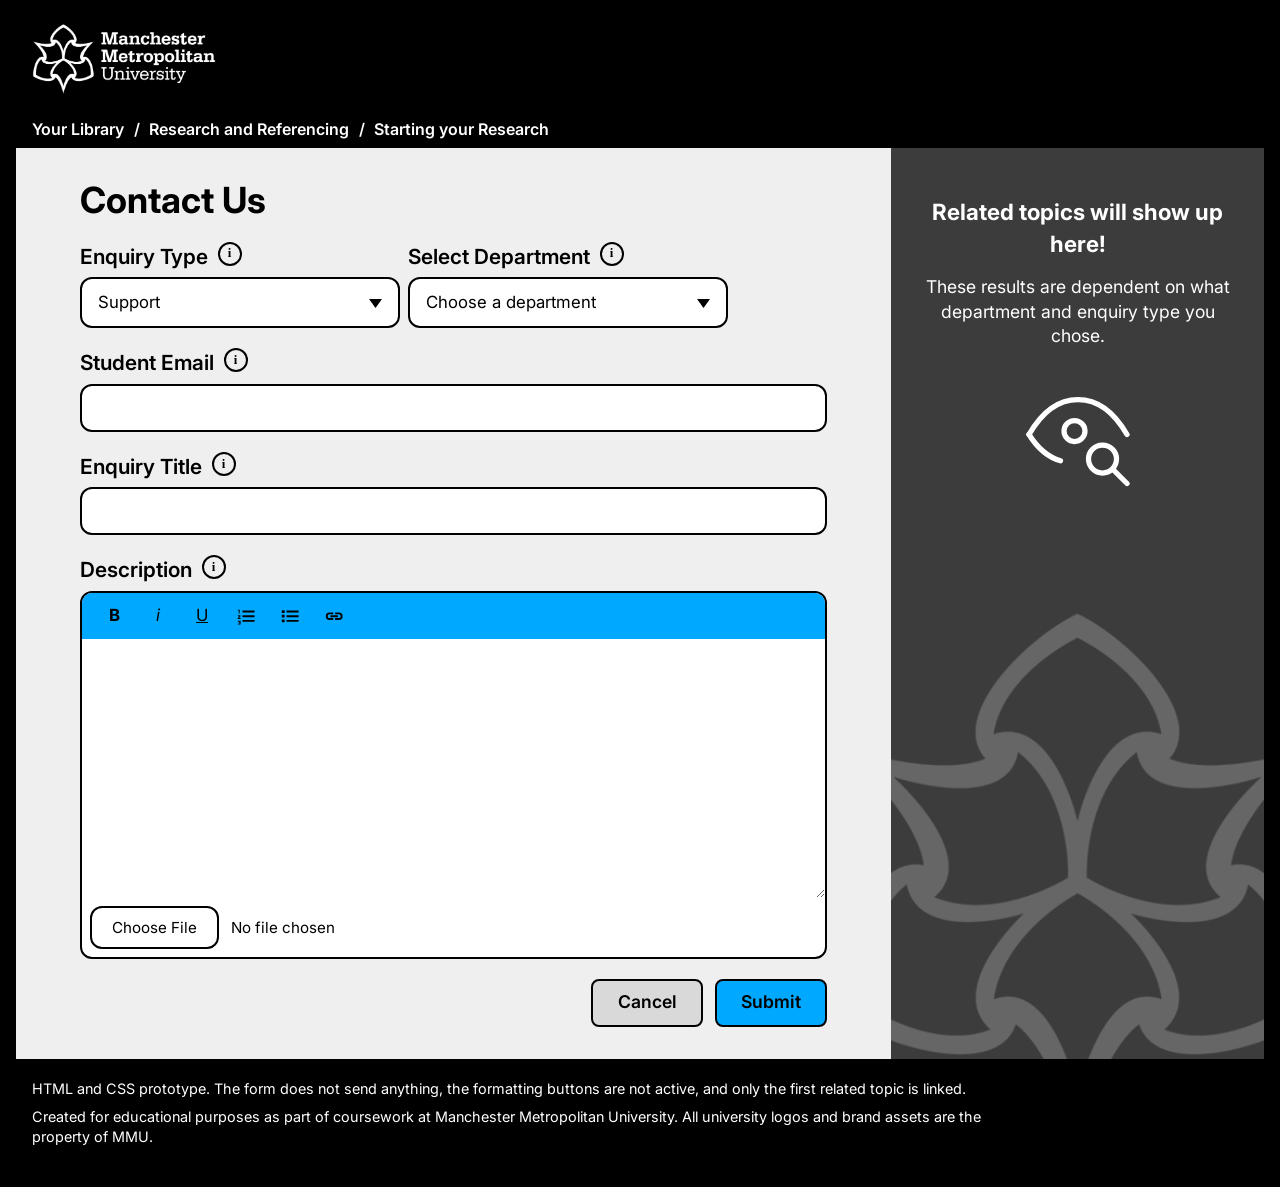
==== ticket-prototype/index.html @ 0101e6c3 "Add files via upload" ====
<!DOCTYPE html>
<html lang="en-GB">
<head>
    <meta charset="utf-8" />
    <meta name="viewport" content="width=device-width, initial-scale=1" />
    <title>Contact Us | Library support ticket prototype</title>
    <meta name="description" content="HTML and CSS prototype of the MMU Library support ticket form, with drop-down menus and a related topics panel." />
    <meta name="robots" content="noindex" />
    <link rel="preconnect" href="https://fonts.googleapis.com" />
    <link rel="preconnect" href="https://fonts.gstatic.com" crossorigin />
    <link href="https://fonts.googleapis.com/css2?family=Inter:wght@400;600;700&display=swap" rel="stylesheet" />
    <link rel="stylesheet" href="style.css" />
</head>
<body>
    <a class="skip-link" href="#main">Skip to the form</a>

    <header class="site-header">
        <img src="images/mmu-logo.png" alt="Manchester Metropolitan University" width="560" height="213" />
    </header>

    <nav class="breadcrumb" aria-label="Breadcrumb">
        <ol>
            <li>Your Library</li>
            <li>Research and Referencing</li>
            <li aria-current="page">Starting your Research</li>
        </ol>
    </nav>

    <main id="main" class="layout">

        <!-- ============ the ticket form ============ -->
        <form class="ticket" action="#sent" method="get">
            <h1>Contact Us</h1>

            <p class="sent-message" id="sent" role="status" tabindex="-1">
                <strong>Thank you.</strong> In the finished system your enquiry would now be sent to the department you chose. This prototype does not send anything.
            </p>

            <div class="field-row">
                <div class="field">
                    <div class="label-line">
                        <label for="enquiry-type">Enquiry Type</label>
                        <span class="hint">
                            <button type="button" class="hint-button" aria-label="About Enquiry Type" aria-describedby="hint-type">i</button>
                            <span class="hint-text" role="tooltip" id="hint-type">Choose what kind of help you need.</span>
                        </span>
                    </div>
                    <select id="enquiry-type">
                        <option value="support" selected>Support</option>
                        <option value="bug">Bug/ Technical Error</option>
                    </select>
                </div>

                <div class="field">
                    <div class="label-line">
                        <label for="department">Select Department</label>
                        <span class="hint">
                            <button type="button" class="hint-button" aria-label="About Select Department" aria-describedby="hint-department">i</button>
                            <span class="hint-text" role="tooltip" id="hint-department">Choose the team that should answer. Related topics appear in the side panel.</span>
                        </span>
                    </div>
                    <select id="department" required>
                        <option value="" selected>Choose a department</option>
                        <option value="library">Library Department</option>
                        <option value="it">IT Department</option>
                        <option value="external">External Relations Department</option>
                        <option value="legal">Legal and Governance</option>
                        <option value="travel">Student Travel</option>
                    </select>
                </div>
            </div>

            <div class="field">
                <div class="label-line">
                    <label for="email">Student Email</label>
                    <span class="hint">
                        <button type="button" class="hint-button" aria-label="About Student Email" aria-describedby="hint-email">i</button>
                        <span class="hint-text" role="tooltip" id="hint-email">Use your university email address so we can reply to you.</span>
                    </span>
                </div>
                <input type="email" id="email" autocomplete="email" required />
            </div>

            <div class="field">
                <div class="label-line">
                    <label for="title">Enquiry Title</label>
                    <span class="hint">
                        <button type="button" class="hint-button" aria-label="About Enquiry Title" aria-describedby="hint-title">i</button>
                        <span class="hint-text" role="tooltip" id="hint-title">A short summary of your enquiry.</span>
                    </span>
                </div>
                <input type="text" id="title" required />
            </div>

            <div class="field">
                <div class="label-line">
                    <label for="description">Description</label>
                    <span class="hint">
                        <button type="button" class="hint-button" aria-label="About Description" aria-describedby="hint-description">i</button>
                        <span class="hint-text" role="tooltip" id="hint-description">Tell us what happened and what you have already tried.</span>
                    </span>
                </div>

                <div class="editor">
                    <div class="editor-toolbar" role="group" aria-label="Text formatting (not active in this prototype)">
                        <button type="button" disabled aria-label="Bold"><b>B</b></button>
                        <button type="button" disabled aria-label="Italic"><i>i</i></button>
                        <button type="button" disabled aria-label="Underline"><u>U</u></button>
                        <button type="button" disabled aria-label="Numbered list">
                            <svg viewBox="0 0 24 24" aria-hidden="true"><path d="M8 6h13v2H8zm0 5h13v2H8zm0 5h13v2H8zM3 5h2v4H4V6H3zm0 6h3v1l-1.6 2H6v1H3v-1l1.6-2H3zm0 6h3v4H3v-1h2v-.5H4v-1h1V18H3z" fill="currentColor"/></svg>
                        </button>
                        <button type="button" disabled aria-label="Bulleted list">
                            <svg viewBox="0 0 24 24" aria-hidden="true"><path d="M8 6h13v2H8zm0 5h13v2H8zm0 5h13v2H8zM3 5.5h3v3H3zm0 5h3v3H3zm0 5h3v3H3z" fill="currentColor"/></svg>
                        </button>
                        <button type="button" disabled aria-label="Add a link">
                            <svg viewBox="0 0 24 24" aria-hidden="true"><path d="M7 8h4v2H7a2 2 0 0 0 0 4h4v2H7a4 4 0 0 1 0-8zm6 0h4a4 4 0 0 1 0 8h-4v-2h4a2 2 0 0 0 0-4h-4zm-5 3h8v2H8z" fill="currentColor"/></svg>
                        </button>
                    </div>
                    <textarea id="description" rows="10" required></textarea>
                    <div class="editor-footer">
                        <label class="visually-hidden" for="attachment">Attach a file</label>
                        <input type="file" id="attachment" />
                    </div>
                </div>
            </div>

            <div class="form-actions">
                <button type="reset" class="button button-secondary">Cancel</button>
                <button type="submit" class="button button-primary">Submit</button>
            </div>
        </form>

        <!-- ============ related topics panel ============ -->
        <aside class="topics" aria-label="Related topics" aria-live="polite">

            <!-- shown until Library Department is chosen -->
            <div class="topics-empty">
                <h2>Related topics will show up here!</h2>
                <p>These results are dependent on what department and enquiry type you chose.</p>
                <svg class="topics-icon" viewBox="0 0 64 56" aria-hidden="true">
                    <path d="M4 26C12 12 22 6 32 6s20 6 28 20" fill="none" stroke="currentColor" stroke-width="3" stroke-linecap="round"/>
                    <path d="M4 26c5 8 11 13 18 15" fill="none" stroke="currentColor" stroke-width="3" stroke-linecap="round"/>
                    <circle cx="30" cy="24" r="6" fill="none" stroke="currentColor" stroke-width="3"/>
                    <circle cx="46" cy="40" r="8" fill="none" stroke="currentColor" stroke-width="3"/>
                    <path d="M52 46l8 8" stroke="currentColor" stroke-width="3" stroke-linecap="round"/>
                </svg>
            </div>

            <!-- shown when Library Department is chosen -->
            <details class="topics-card" open>
                <summary>
                    <span class="topics-card-title">Research and Referencing</span>
                </summary>
                <p>Learn how to do academic research and reference.</p>
                <ul>
                    <li><a href="https://rafigq.github.io/shiny-system/">Starting your Research</a></li>
                    <li><span>Evaluating your Research</span></li>
                    <li><span>Search Skills/ Literature Review</span></li>
                    <li><span>Citing and Referencing</span></li>
                    <li><span>Research Guides/ Support</span></li>
                </ul>
            </details>
        </aside>
    </main>

    <footer class="site-footer">
        <p>HTML and CSS prototype. The form does not send anything, the formatting buttons are not active, and only the first related topic is linked.</p>
        <p>Created for educational purposes as part of coursework at Manchester Metropolitan University. All university logos and brand assets are the property of MMU.</p>
    </footer>
</body>
</html>
---- ticket-prototype/style.css ----
/* ==========================================================
   Library support ticket form: HTML and CSS prototype
   No JavaScript. The drop-downs are real <select> menus and
   the related topics panel is switched with the :has() selector.
   ========================================================== */

/* ---------- tokens ---------- */
:root {
  /* primitives */
  --black: #000000;
  --white: #ffffff;
  --grey-100: #efefef;
  --grey-300: #d9d9d9;
  --grey-700: #3c3c3c;
  --blue-500: #00a9ff;
  --blue-300: #7fd4ff;

  /* semantic tokens */
  --page-bg: var(--black);
  --form-bg: var(--grey-100);
  --panel-bg: var(--grey-700);
  --text: var(--black);
  --text-on-dark: var(--white);
  --field-bg: var(--white);
  --field-border: var(--black);
  --accent: var(--blue-500);
  --accent-hover: var(--blue-300);
  --focus: var(--black);

  --radius: 12px;
  --border: 2px;
}

*,
*::before,
*::after {
  box-sizing: border-box;
}

body {
  margin: 0;
  background: var(--page-bg);
  color: var(--text);
  font-family: Inter, Arial, Helvetica, sans-serif;
  font-size: 1rem;
  line-height: 1.4;
}

.visually-hidden {
  position: absolute;
  width: 1px;
  height: 1px;
  margin: -1px;
  padding: 0;
  overflow: hidden;
  clip-path: inset(50%);
  white-space: nowrap;
  border: 0;
}

/* ---------- focus ---------- */
:focus-visible {
  outline: 3px solid var(--focus);
  outline-offset: 2px;
}

.topics :focus-visible,
.skip-link:focus-visible {
  outline-color: var(--white);
}

.skip-link {
  position: absolute;
  left: 1rem;
  top: -4rem;
  z-index: 10;
  padding: .75rem 1rem;
  background: var(--accent);
  color: var(--black);
  font-weight: 700;
  border-radius: var(--radius);
}

.skip-link:focus {
  top: 1rem;
}

/* ---------- header and breadcrumb ---------- */
.site-header {
  padding: 1.5rem 2rem 1rem;
}

.site-header img {
  display: block;
  width: 11.5rem;
  height: auto;
}

.breadcrumb {
  padding: .5rem 2rem;
  color: var(--text-on-dark);
  font-weight: 600;
}

.breadcrumb ol {
  display: flex;
  flex-wrap: wrap;
  gap: .25rem .6rem;
  margin: 0;
  padding: 0;
  list-style: none;
}

.breadcrumb li + li::before {
  content: "/";
  margin-right: .6rem;
}

/* ---------- layout: form beside the related topics panel ---------- */
.layout {
  display: grid;
  grid-template-columns: minmax(0, 2.35fr) minmax(17rem, 1fr);
  margin: 0 1rem;
}

/* ---------- form ---------- */
.ticket {
  background: var(--form-bg);
  padding: 2rem clamp(1rem, 5vw, 4.5rem) 2rem;
}

h1 {
  margin: 0 0 1.25rem;
  font-size: 2.25rem;
  line-height: 1.15;
}

.field {
  margin-bottom: 1.25rem;
  min-width: 0;
}

.field-row {
  display: grid;
  grid-template-columns: repeat(2, minmax(0, 20rem));
  gap: 0 .5rem;
}

.label-line {
  position: relative;
  display: flex;
  align-items: flex-start;
  gap: .6rem;
  margin-bottom: .4rem;
}

label {
  font-size: 1.3rem;
  font-weight: 600;
}

input[type="email"],
input[type="text"],
select,
textarea {
  width: 100%;
  font: inherit;
  font-size: 1.05rem;
  color: var(--text);
  background-color: var(--field-bg);
  border: var(--border) solid var(--field-border);
  border-radius: var(--radius);
}

input[type="email"],
input[type="text"] {
  min-height: 3rem;
  padding: .5rem 1rem;
}

/* ---------- drop-down menus ---------- */
select {
  min-height: 3.2rem;
  padding: .5rem 2.75rem .5rem 1rem;
  cursor: pointer;
  /* fallback for browsers without customisable selects: own arrow, native list */
  appearance: none;
  background-image: url("data:image/svg+xml,%3Csvg xmlns='http://www.w3.org/2000/svg' viewBox='0 0 12 8'%3E%3Cpath d='M0 0h12L6 8z'/%3E%3C/svg%3E");
  background-repeat: no-repeat;
  background-position: right 1rem center;
  background-size: .8rem;
}

/* browsers that support customisable selects get the designed open list */
@supports (appearance: base-select) {
  select,
  select::picker(select) {
    appearance: base-select;
  }

  select {
    display: flex;
    align-items: center;
    justify-content: space-between;
    padding-right: 1rem;
    background-image: none;
  }

  select::picker-icon {
    content: "";
    width: .8rem;
    height: .55rem;
    background: var(--black);
    clip-path: polygon(0 0, 100% 0, 50% 100%);
    transition: rotate .15s;
  }

  select:open::picker-icon {
    rotate: 180deg;
  }

  select:open {
    border-bottom-left-radius: 0;
    border-bottom-right-radius: 0;
  }

  select::picker(select) {
    margin: calc(var(--border) * -1) 0 0;
    padding: 0;
    background: var(--field-bg);
    border: var(--border) solid var(--field-border);
    border-radius: 0 0 var(--radius) var(--radius);
  }

  option {
    padding: .75rem 1rem;
    font-size: 1.05rem;
  }

  option::checkmark {
    display: none;
  }

  /* the "Choose a department" prompt is not a real choice, so keep it out of the open list */
  option[value=""] {
    display: none;
  }

  option:checked {
    font-weight: 600;
  }

  option:hover,
  option:focus-visible {
    background: var(--accent);
    color: var(--black);
    outline: none;
  }
}

/* ---------- field hints (the "i" buttons) ---------- */
.hint {
  display: inline-flex;
}

.hint-button {
  width: 1.5rem;
  height: 1.5rem;
  padding: 0;
  font: 700 .8rem/1 Georgia, serif;
  color: var(--text);
  background: transparent;
  border: var(--border) solid var(--field-border);
  border-radius: 50%;
  cursor: help;
}

.hint-text {
  position: absolute;
  left: 0;
  top: calc(100% + .4rem);
  z-index: 5;
  width: max-content;
  max-width: min(18rem, 100%);
  padding: .5rem .75rem;
  font-size: .9rem;
  color: var(--text-on-dark);
  background: var(--black);
  border-radius: 8px;
  visibility: hidden;
  opacity: 0;
}

.hint:hover .hint-text,
.hint:focus-within .hint-text {
  visibility: visible;
  opacity: 1;
}

/* ---------- description editor ---------- */
.editor {
  overflow: hidden;
  background: var(--field-bg);
  border: var(--border) solid var(--field-border);
  border-radius: var(--radius);
}

.editor:focus-within {
  outline: 3px solid var(--focus);
  outline-offset: 2px;
}

.editor-toolbar {
  display: flex;
  flex-wrap: wrap;
  gap: .25rem;
  padding: .3rem .75rem;
  background: var(--accent);
}

.editor-toolbar button {
  display: grid;
  place-items: center;
  width: 2.5rem;
  height: 2.25rem;
  padding: 0;
  font: inherit;
  font-size: 1.05rem;
  color: var(--black);
  background: transparent;
  border: 0;
  border-radius: 6px;
  cursor: not-allowed;
}

.editor-toolbar svg {
  width: 1.4rem;
  height: 1.4rem;
}

.editor textarea {
  display: block;
  min-height: 14rem;
  padding: .75rem 1rem;
  border: 0;
  border-radius: 0;
  resize: vertical;
}

.editor textarea:focus-visible {
  outline: none; /* the whole editor shows the focus ring */
}

.editor-footer {
  padding: .5rem;
}

input[type="file"] {
  max-width: 100%;
  font: inherit;
  font-size: .95rem;
}

input[type="file"]::file-selector-button {
  margin-right: .75rem;
  padding: .55rem 1.25rem;
  font: inherit;
  color: var(--text);
  background: var(--field-bg);
  border: var(--border) solid var(--field-border);
  border-radius: var(--radius);
  cursor: pointer;
}

input[type="file"]::file-selector-button:hover {
  background: var(--grey-100);
}

/* ---------- buttons ---------- */
.form-actions {
  display: flex;
  justify-content: flex-end;
  gap: .75rem;
}

.button {
  min-width: 7rem;
  min-height: 3rem;
  padding: .5rem 1.25rem;
  font: inherit;
  font-size: 1.1rem;
  font-weight: 600;
  color: var(--black);
  border: var(--border) solid var(--field-border);
  border-radius: 8px;
  cursor: pointer;
}

.button-secondary {
  background: var(--grey-300);
}

.button-primary {
  background: var(--accent);
}

.button:hover {
  background: var(--accent-hover);
}

/* ---------- confirmation after Submit (shown with :target) ---------- */
.sent-message {
  display: none;
  margin: 0 0 1.5rem;
  padding: 1rem 1.25rem;
  background: var(--field-bg);
  border: var(--border) solid var(--field-border);
  border-left: .6rem solid var(--accent);
  border-radius: var(--radius);
}

.sent-message:target {
  display: block;
}

/* ---------- related topics panel ---------- */
.topics {
  position: relative;
  padding: 1rem;
  color: var(--text-on-dark);
  background: var(--panel-bg);
  overflow: hidden;
}

.topics::after {
  content: "";
  position: absolute;
  inset: auto -30% -6rem -30%;
  height: 34rem;
  background: url("images/mmu-emblem.png") center / contain no-repeat;
  opacity: .22;
  pointer-events: none;
}

.topics-empty {
  position: relative;
  z-index: 1;
  padding: 2rem .5rem;
  text-align: center;
}

.topics h2 {
  margin: 0 0 1rem;
  font-size: 1.4rem;
}

.topics-empty p {
  margin: 0 auto 2.5rem;
  max-width: 22rem;
  font-size: 1.1rem;
}

.topics-icon {
  width: 7rem;
  height: auto;
}

.topics-card {
  display: none;
  position: relative;
  z-index: 1;
  padding: 1rem;
  background: var(--black);
}

.topics-card summary {
  display: flex;
  align-items: center;
  justify-content: space-between;
  gap: 1rem;
  min-height: 2.75rem;
  font-size: 1.4rem;
  font-weight: 600;
  cursor: pointer;
  list-style: none;
}

.topics-card summary::-webkit-details-marker {
  display: none;
}

.topics-card summary::after {
  content: "";
  flex: none;
  width: .7rem;
  height: .7rem;
  margin-right: .25rem;
  border: solid var(--white);
  border-width: 0 0 2px 2px;
  rotate: -45deg;
  transition: rotate .15s;
}

.topics-card[open] summary::after {
  rotate: 135deg;
}

.topics-card p {
  margin: .5rem 0 1rem;
  max-width: 22rem;
}

.topics-card ul {
  display: grid;
  gap: .3rem;
  margin: 0;
  padding: 0;
  list-style: none;
}

.topics-card li > * {
  display: flex;
  align-items: center;
  justify-content: space-between;
  gap: 1rem;
  min-height: 3.75rem;
  padding: .75rem 1.75rem;
  font-size: 1.1rem;
  font-weight: 600;
  color: var(--black);
  text-decoration: none;
  background: var(--accent);
}

.topics-card li > *::after {
  content: "\2192";
  font-size: 1.75rem;
  line-height: 1;
}

.topics-card a:hover {
  background: var(--accent-hover);
  text-decoration: underline;
}

/* the switch: choosing Library Department swaps the empty state for the topics */
.layout:has(#department option[value="library"]:checked) .topics-empty {
  display: none;
}

.layout:has(#department option[value="library"]:checked) .topics-card {
  display: block;
}

/* ---------- footer ---------- */
.site-footer {
  padding: 1.25rem 2rem 2rem;
  color: var(--text-on-dark);
  font-size: .9rem;
}

.site-footer p {
  margin: 0 0 .5rem;
  max-width: 60rem;
}

/* ---------- smaller screens ---------- */
@media (max-width: 900px) {
  .layout {
    grid-template-columns: minmax(0, 1fr);
  }

  .topics::after {
    inset: auto -10% -8rem 30%;
    height: 24rem;
  }
}

@media (max-width: 560px) {
  .site-header,
  .breadcrumb,
  .site-footer {
    padding-left: 1rem;
    padding-right: 1rem;
  }

  .layout {
    margin: 0;
  }

  .field-row {
    grid-template-columns: minmax(0, 1fr);
  }

  h1 {
    font-size: 1.9rem;
  }

  .form-actions .button {
    flex: 1;
  }
}

@media (prefers-reduced-motion: reduce) {
  * {
    transition: none !important;
  }
}
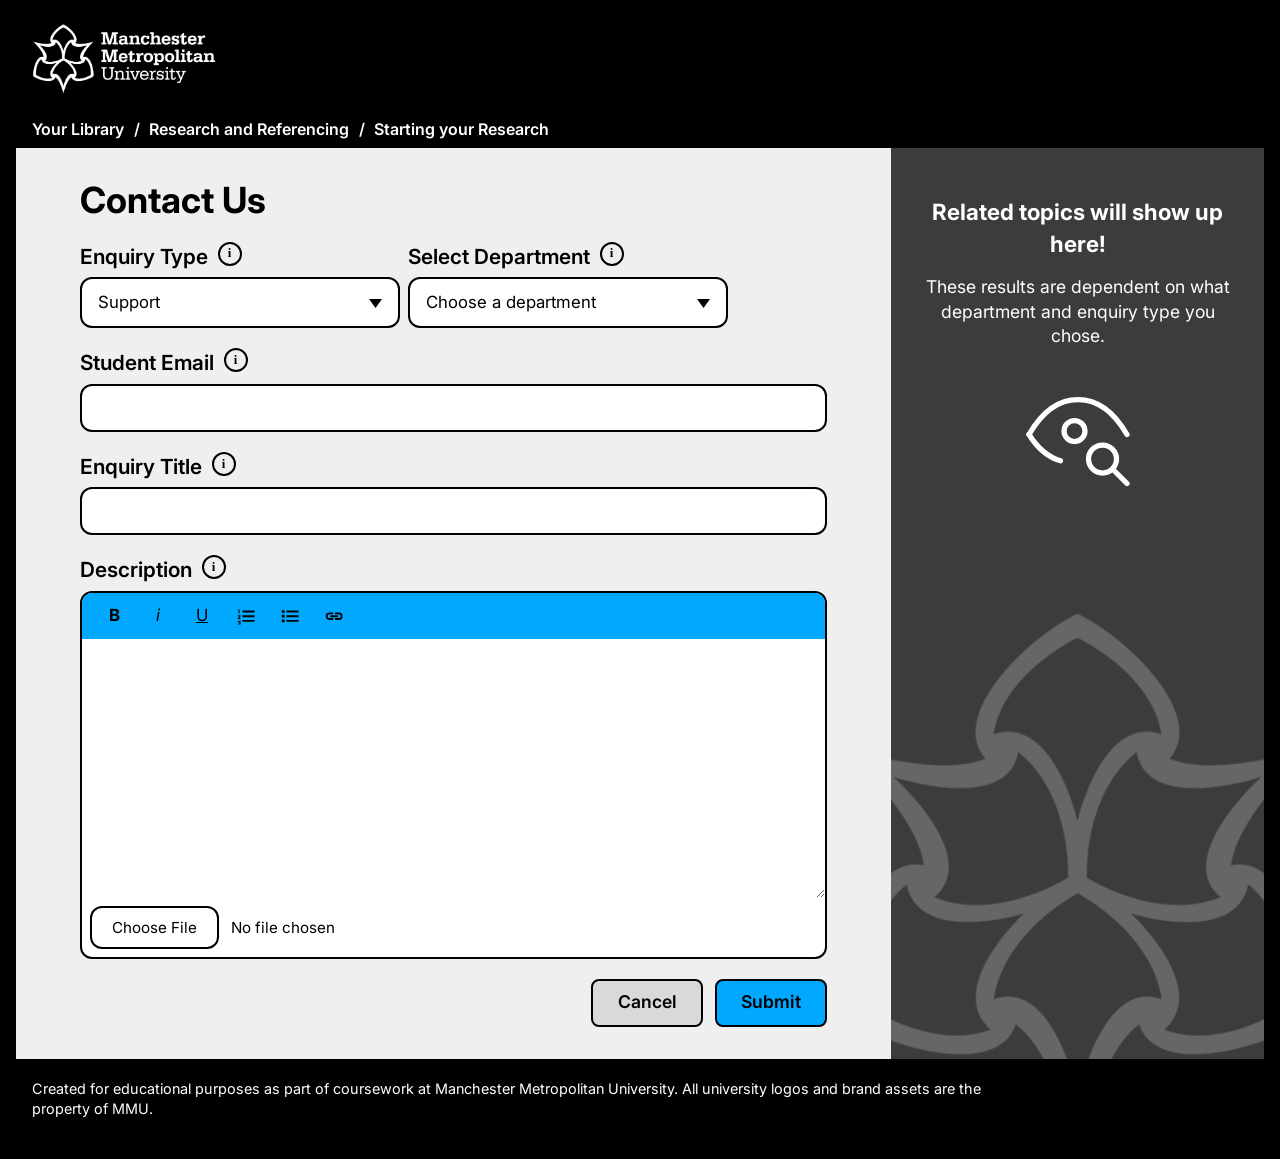
==== commit 9ba75274: "Add files via upload" ====
--- a/ticket-prototype/index.html
+++ b/ticket-prototype/index.html
@@ -28,7 +28,6 @@
 
     <main id="main" class="layout">
 
-        <!-- ============ the ticket form ============ -->
         <form class="ticket" action="#sent" method="get">
             <h1>Contact Us</h1>
 
@@ -164,7 +163,7 @@
     </main>
 
     <footer class="site-footer">
-        <p>HTML and CSS prototype. The form does not send anything, the formatting buttons are not active, and only the first related topic is linked.</p>
+     
         <p>Created for educational purposes as part of coursework at Manchester Metropolitan University. All university logos and brand assets are the property of MMU.</p>
     </footer>
 </body>
